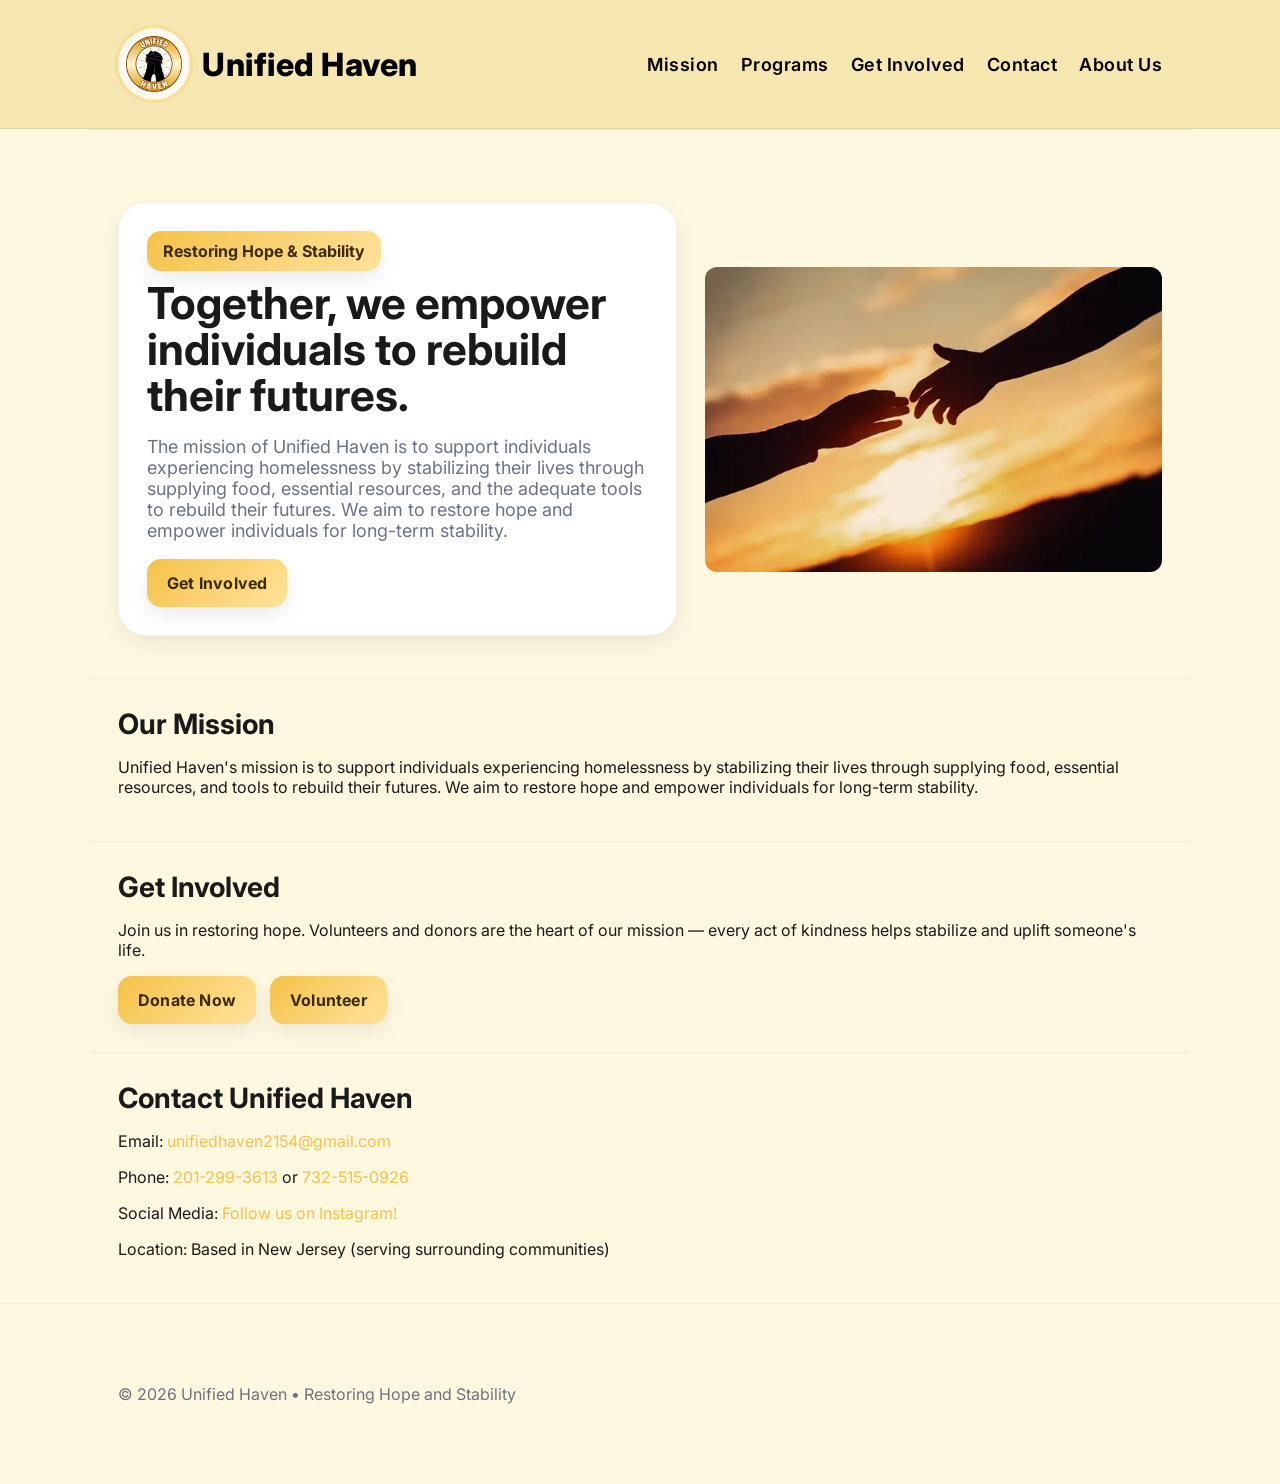
==== index.html @ 343992a5 "Update index.html" ====
<!DOCTYPE html>
<html lang="en">

<head>
  <meta charset="UTF-8" />
  <meta name="viewport" content="width=device-width, initial-scale=1" />
  <title>Unified Haven • Restoring Hope and Stability</title>
  <meta name="description"
    content="Unified Haven is a nonprofit supporting individuals experiencing homelessness through food, essential resources, and tools for long-term stability." />
  <link rel="preconnect" href="https://fonts.googleapis.com">
  <link rel="preconnect" href="https://fonts.gstatic.com" crossorigin>
  <link href="https://fonts.googleapis.com/css2?family=Inter:wght@300;400;600;800&display=swap" rel="stylesheet">
  <link rel="stylesheet" href="styles.css" />
  <link rel="icon" type="image/x-icon" href="imgs/logo.ico" />
</head>

<body>
  <header class="nav">
    <div class="container nav-inner">
      <a id="logo-home" href="#">
        <div class="brand">
          <img class="logo-img" src="imgs/logo.png" alt="Unified Haven logo" />
          <h1 id="top">Unified Haven</h1>
        </div>
      </a>
      <nav aria-label="Primary">
        <a href="#mission">Mission</a>
        <a href="#programs">Programs</a>
        <a href="#involved">Get Involved</a>
        <a href="#contact">Contact</a>
        <a href="about.html" target="_blank" rel="noopener">About Us</a>
      </nav>
    </div>
  </header>

  <section class="hero container">
    <div class="wrap">
      <div class="hero-card">
        <span class="chip">Restoring Hope & Stability</span>
        <h2>Together, we empower individuals to rebuild their futures.</h2>
        <p>The mission of Unified Haven is to support individuals experiencing homelessness by stabilizing their lives
          through supplying food, essential resources, and the adequate tools to rebuild their futures. We aim to
          restore hope and empower individuals for long-term stability.</p>
        <div class="cta">
          <a class="btn btn-primary" href="#involved">Get Involved</a>
        </div>
      </div>
      <div>
        <img src="imgs/sunset-hands.png" alt="Two hands holding each other during a sunset" />
      </div>
    </div>
  </section>

  <section id="mission" class="container">
    <h3>Our Mission</h3>
    <p class="lead">Unified Haven's mission is to support individuals experiencing homelessness by stabilizing their
      lives through supplying food, essential resources, and tools to rebuild their futures. We aim to restore hope and
      empower individuals for long-term stability.</p>
  </section>

  <section id="involved" class="container">
    <h3>Get Involved</h3>
    <p class="lead">Join us in restoring hope. Volunteers and donors are the heart of our mission — every act of
      kindness helps stabilize and uplift someone's life.</p>
    <div class="cta">
      <a class="btn btn-primary" href="donate.html">Donate Now</a>
      <a class="btn btn-primary"
        href="https://docs.google.com/forms/d/e/1FAIpQLSd7rfspsZxLEJjuEBoTNsQSFZWopHdTEP8A0knoJ8RPcG9oTQ/viewform"
        target="_blank" rel="noopener">Volunteer</a>
    </div>
  </section>

  <section id="contact" class="container">
    <h3>Contact Unified Haven</h3>
    <p>Email: <a href="mailto:unifiedhaven2154@gmail.com">unifiedhaven2154@gmail.com</a></p>
    <p>Phone: <a href="tel:+12012993613">201-299-3613</a> or <a href="tel:+17325150926">732-515-0926</a></p>
    <p>Social Media: <a href="https://www.instagram.com/unifiedhaven/" target="_blank" rel="noopener noreferrer">Follow
        us on Instagram!</a></p>
    <p>Location: Based in New Jersey (serving surrounding communities)</p>
  </section>

  <footer>
    <div class="container">
      <p>© <span id="year"></span> Unified Haven • Restoring Hope and Stability</p>
    </div>
  </footer>

  <script>
    document.getElementById('year').textContent = new Date().getFullYear();
  </script>
</body>

</html>
---- styles.css ----
:root {
    --bg: #fff8e1;
    --panel: #ffffff;
    --panel-2: #f4f6f8;

    --text: #1a1a1a;
    --muted: #6b7280;

    --brand: #f5c249;
    --brand-2: #ffe29a;

    --accent: #111827;

    --shadow: 0 8px 20px rgba(0, 0, 0, 0.08);

    --radius: 18px;
    --radius-lg: 28px;
    --maxw: 1100px;
}

* {
    box-sizing: border-box;
}

html,
body {
    margin: 0;
    padding: 0;
    background: var(--bg);
    color: var(--text);
    font-family: Inter, system-ui, -apple-system, sans-serif;
}

a {
    color: var(--brand);
    text-decoration: none;
}

a:hover {
    text-decoration: underline;
}

img {
    max-width: 100%;
    display: block;
    border-radius: 12px;
}

/* ── Layout ── */

.container {
    max-width: var(--maxw);
    margin: 0 auto;
    padding: 28px;
}

/* ── Buttons ── */

.btn {
    display: inline-block;
    padding: 14px 20px;
    border-radius: 14px;
    font-weight: 700;
    letter-spacing: .2px;
}

.btn-primary {
    background: linear-gradient(135deg, var(--brand), var(--brand-2));
    color: #3a2a00;
    box-shadow: var(--shadow);
}

.btn-outline {
    background: linear-gradient(135deg, var(--brand), var(--brand-2));
    color: #3a2a00;
    box-shadow: var(--shadow);
}

/* ── Chip ── */

.chip {
    display: inline-block;
    padding: 10px 16px;
    border-radius: 14px;
    background: linear-gradient(135deg, var(--brand), var(--brand-2));
    color: #3a2a00;
    font-weight: 700;
    box-shadow: var(--shadow);
}

/* ── Navbar ── */

header.nav {
    position: sticky;
    top: 0;
    backdrop-filter: blur(8px);
    background: #f6e7b0;
    border-bottom: 1px solid rgba(0, 0, 0, 0.08);
}

.nav-inner {
    display: flex;
    align-items: center;
    justify-content: space-between;
}

.brand {
    display: flex;
    align-items: center;
    gap: 12px;
}

.brand h1 {
    font-size: 32px;
    font-weight: 800;
    margin: 0;
    letter-spacing: .5px;
    color: #000000;
}

a#logo-home:hover {
    text-decoration: none;
}

.logo-img {
    width: 72px;
    height: 72px;
    border-radius: 50%;
    box-shadow: 0 0 0 3px rgba(245, 194, 73, .25);
    object-fit: cover;
}

header.nav nav a {
    margin-left: 18px;
    color: #000000;
    font-size: 18px;
    font-weight: 600;
    letter-spacing: 0.5px;
    transition: color 0.2s ease;
}

header.nav nav a:hover {
    color: #8a5a00;
}

/* ── Hero ── */

.hero {
    padding: 72px 28px 42px;
}

.hero .wrap {
    display: grid;
    grid-template-columns: 1.1fr .9fr;
    gap: 28px;
    align-items: center;
}

.hero-card {
    background: var(--panel);
    border: 1px solid rgba(0, 0, 0, 0.05);
    border-radius: var(--radius-lg);
    padding: 28px;
    box-shadow: var(--shadow);
}

.hero h2 {
    font-size: 44px;
    line-height: 1.05;
    margin: .2em 0 .4em;
}

.hero p {
    color: var(--muted);
    font-size: 18px;
}

/* ── Sections ── */

section {
    padding: 36px 0;
    border-top: 1px solid rgba(0, 0, 0, 0.06);
}

section h3 {
    font-size: 28px;
    margin: 0 0 10px;
}

.cta {
    display: flex;
    gap: 14px;
    flex-wrap: wrap;
    margin-top: 16px;
}

/* ── Footer ── */

footer {
    padding: 36px 0;
    border-top: 1px solid rgba(0, 0, 0, 0.06);
    color: var(--muted);
}
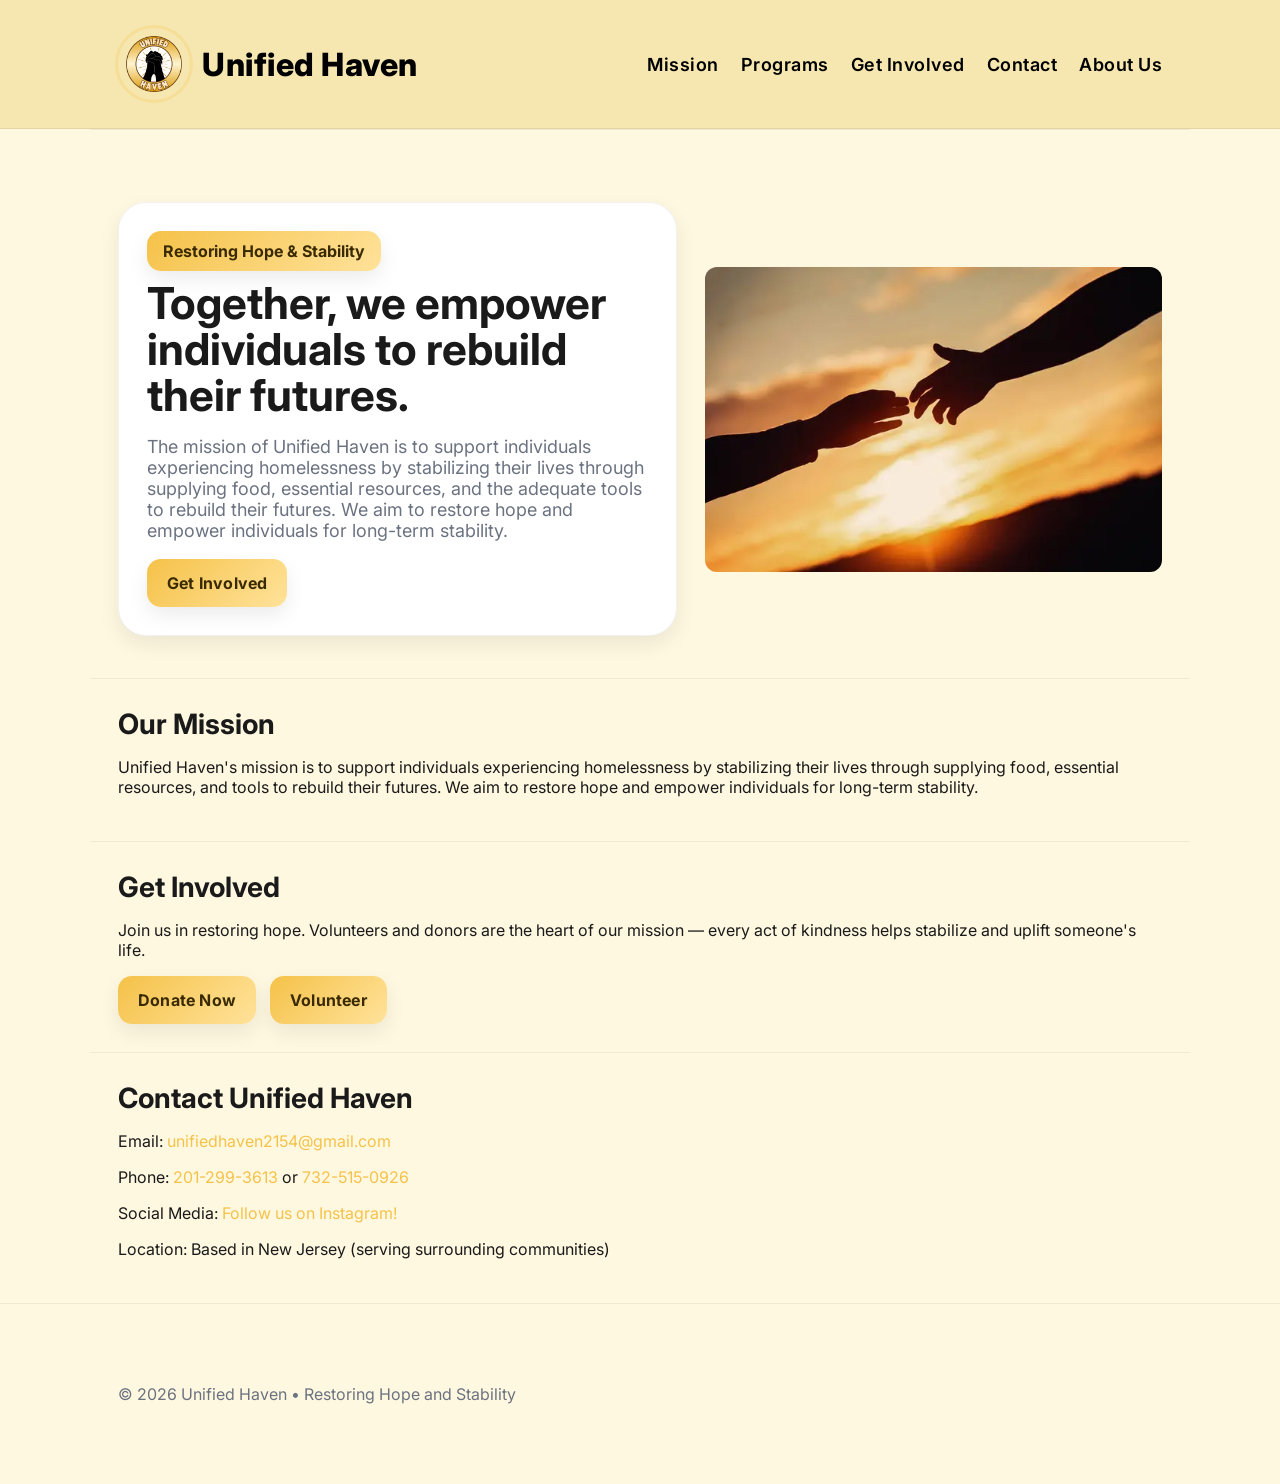
==== commit 19fbe990: "Update index.html" ====
--- a/index.html
+++ b/index.html
@@ -11,7 +11,7 @@
   <link rel="preconnect" href="https://fonts.gstatic.com" crossorigin>
   <link href="https://fonts.googleapis.com/css2?family=Inter:wght@300;400;600;800&display=swap" rel="stylesheet">
   <link rel="stylesheet" href="styles.css" />
-  <link rel="icon" type="image/x-icon" href="imgs/logo.ico" />
+  <link rel="icon" type="image/x-icon" href="imgs/UFREALLOGO.ico" />
 </head>
 
 <body>
@@ -19,7 +19,7 @@
     <div class="container nav-inner">
       <a id="logo-home" href="#">
         <div class="brand">
-          <img class="logo-img" src="imgs/logo.png" alt="Unified Haven logo" />
+          <img class="logo-img" src="imgs/reallogo.png" alt="Unified Haven logo" />
           <h1 id="top">Unified Haven</h1>
         </div>
       </a>
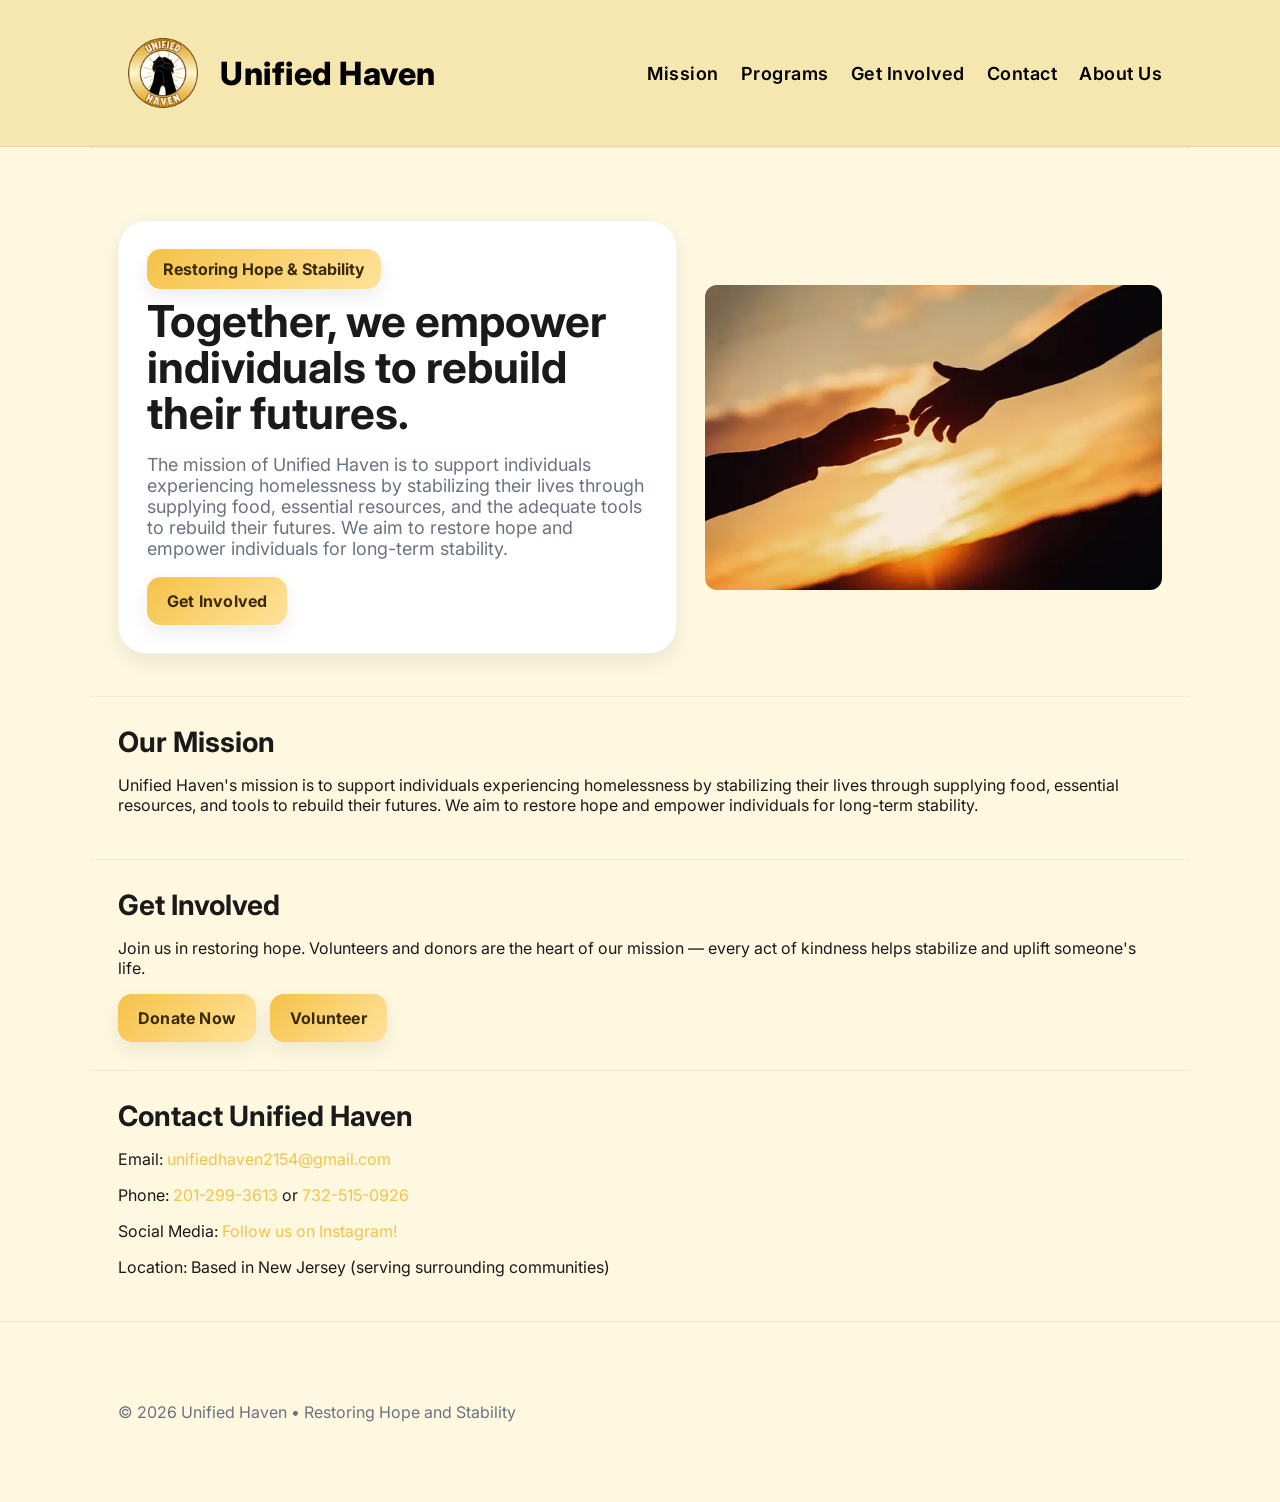
==== commit 4b0ad644: "Update index.html" ====
--- a/index.html
+++ b/index.html
@@ -23,7 +23,12 @@
           <h1 id="top">Unified Haven</h1>
         </div>
       </a>
-      <nav aria-label="Primary">
+      <button class="hamburger" aria-label="Toggle navigation" aria-expanded="false" aria-controls="primary-nav">
+        <span></span>
+        <span></span>
+        <span></span>
+      </button>
+      <nav id="primary-nav" aria-label="Primary">
         <a href="#mission">Mission</a>
         <a href="#programs">Programs</a>
         <a href="#involved">Get Involved</a>
@@ -45,7 +50,7 @@
           <a class="btn btn-primary" href="#involved">Get Involved</a>
         </div>
       </div>
-      <div>
+      <div class="hero-image-wrapper">
         <img src="imgs/sunset-hands.png" alt="Two hands holding each other during a sunset" />
       </div>
     </div>
@@ -86,8 +91,25 @@
   </footer>
 
   <script>
-    document.getElementById('year').textContent = new Date().getFullYear();
-  </script>
+  document.getElementById('year').textContent = new Date().getFullYear();
+
+  const hamburger = document.querySelector('.hamburger');
+  const navMenu = document.getElementById('primary-nav');
+
+  hamburger.addEventListener('click', () => {
+    const isOpen = navMenu.classList.toggle('open');
+    hamburger.classList.toggle('open', isOpen);
+    hamburger.setAttribute('aria-expanded', isOpen);
+  });
+
+  navMenu.querySelectorAll('a').forEach(link => {
+    link.addEventListener('click', () => {
+      navMenu.classList.remove('open');
+      hamburger.classList.remove('open');
+      hamburger.setAttribute('aria-expanded', false);
+    });
+  });
+</script>
 </body>
 
 </html>
--- a/styles.css
+++ b/styles.css
@@ -123,10 +123,10 @@
 }
 
 .logo-img {
-    width: 72px;
-    height: 72px;
+    width: 90px;
+    height: 90px;
     border-radius: 50%;
-    box-shadow: 0 0 0 3px rgba(245, 194, 73, .25);
+    box-shadow: none;
     object-fit: cover;
 }
 
@@ -201,3 +201,114 @@
     border-top: 1px solid rgba(0, 0, 0, 0.06);
     color: var(--muted);
 }
+
+/* ── Hamburger button ── */
+
+/* Hidden on desktop, only shown on small screens */
+.hamburger {
+    display: none;
+    flex-direction: column;
+    justify-content: space-between;
+    width: 28px;
+    height: 20px;
+    background: none;
+    border: none;
+    cursor: pointer;
+    padding: 0;
+    z-index: 100;
+}
+
+/* Each span is one line of the hamburger icon */
+.hamburger span {
+    display: block;
+    width: 100%;
+    height: 2.5px;
+    background: #000;
+    border-radius: 4px;
+    transition: transform 0.3s ease, opacity 0.3s ease;
+}
+
+/* Animate three lines into an X when menu is open */
+.hamburger.open span:nth-child(1) {
+    transform: translateY(8.75px) rotate(45deg);
+}
+.hamburger.open span:nth-child(2) {
+    opacity: 0;
+}
+.hamburger.open span:nth-child(3) {
+    transform: translateY(-8.75px) rotate(-45deg);
+}
+
+/* ── Mobile styles (768px and under) ── */
+
+@media (max-width: 768px) {
+
+    /* Show hamburger on small screens */
+    .hamburger {
+        display: flex;
+    }
+
+    /* Hide logo image so brand name always fits */
+    .logo-img {
+        display: none;
+    }
+
+    /* Shrink brand name for narrow screens */
+    .brand h1 {
+        font-size: 22px;
+    }
+
+    /* Nav hidden by default, slides down when .open is added by JS */
+    header.nav nav {
+        display: flex;
+        flex-direction: column;
+        position: absolute;
+        top: 100%;
+        left: 0;
+        right: 0;
+        background: #f6e7b0;
+        border-bottom: 1px solid rgba(0, 0, 0, 0.08);
+        max-height: 0;
+        overflow: hidden;
+        transition: max-height 0.3s ease;
+    }
+
+    /* Expand menu when open */
+    header.nav nav.open {
+        max-height: 400px;
+    }
+
+    /* Full-width tap targets for each link */
+    header.nav nav a {
+        margin-left: 0;
+        padding: 14px 28px;
+        border-top: 1px solid rgba(0, 0, 0, 0.06);
+        font-size: 16px;
+    }
+
+    /* Needed so the dropdown positions relative to the header */
+    header.nav {
+        position: sticky;
+        top: 0;
+        z-index: 99;
+    }
+
+    /* Collapse hero to single column, centering the card */
+    .hero .wrap {
+        grid-template-columns: 1fr;
+    }
+
+    /* Hide hero image on mobile */
+    .hero-image-wrapper {
+        display: none;
+    }
+
+    /* Adjust hero padding and heading size for mobile */
+    .hero {
+        padding: 36px 16px 28px;
+    }
+
+    .hero h2 {
+        font-size: 28px;
+    }
+}
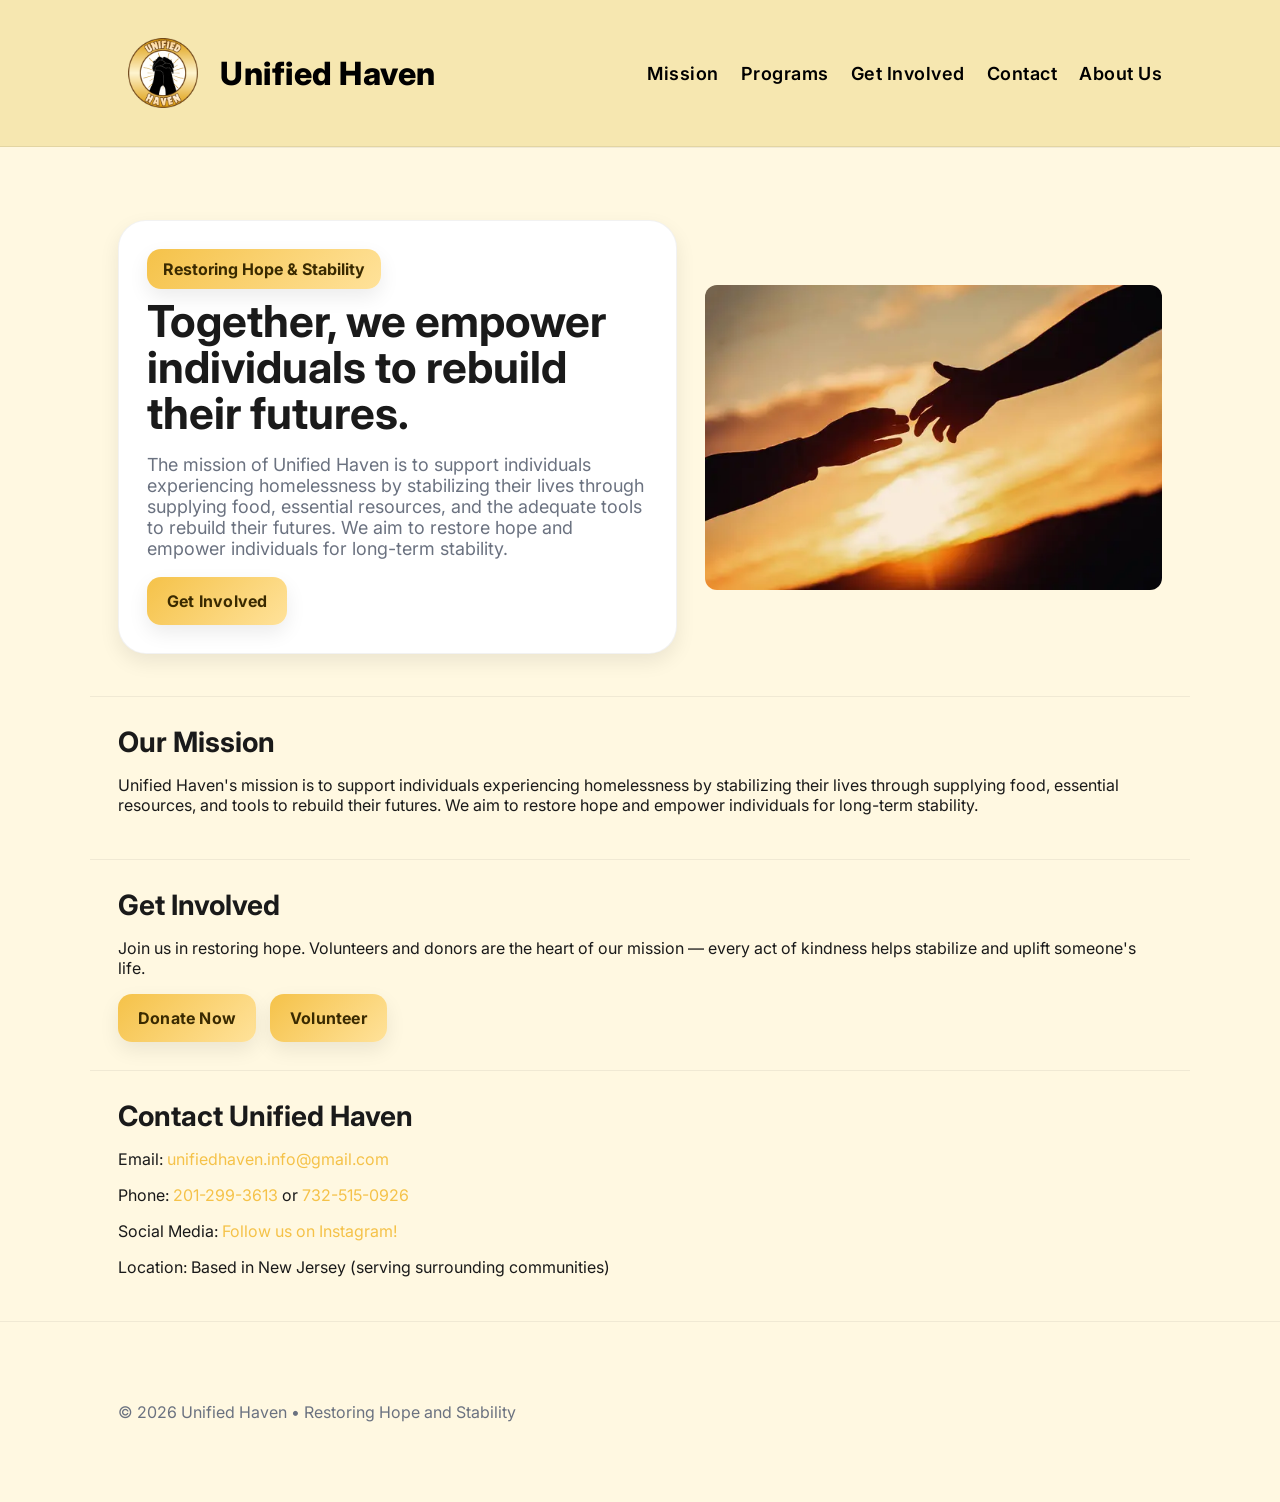
==== commit 7a68073a: "Update index.html" ====
--- a/index.html
+++ b/index.html
@@ -30,7 +30,7 @@
       </button>
       <nav id="primary-nav" aria-label="Primary">
         <a href="#mission">Mission</a>
-        <a href="#programs">Programs</a>
+        <a href="programs.html">Programs</a>
         <a href="#involved">Get Involved</a>
         <a href="#contact">Contact</a>
         <a href="about.html" target="_blank" rel="noopener">About Us</a>
@@ -77,7 +77,7 @@
 
   <section id="contact" class="container">
     <h3>Contact Unified Haven</h3>
-    <p>Email: <a href="mailto:unifiedhaven2154@gmail.com">unifiedhaven2154@gmail.com</a></p>
+    <p>Email: <a href="mailto:unifiedhaven.info@gmail.com">unifiedhaven.info@gmail.com</a></p>
     <p>Phone: <a href="tel:+12012993613">201-299-3613</a> or <a href="tel:+17325150926">732-515-0926</a></p>
     <p>Social Media: <a href="https://www.instagram.com/unifiedhaven/" target="_blank" rel="noopener noreferrer">Follow
         us on Instagram!</a></p>
